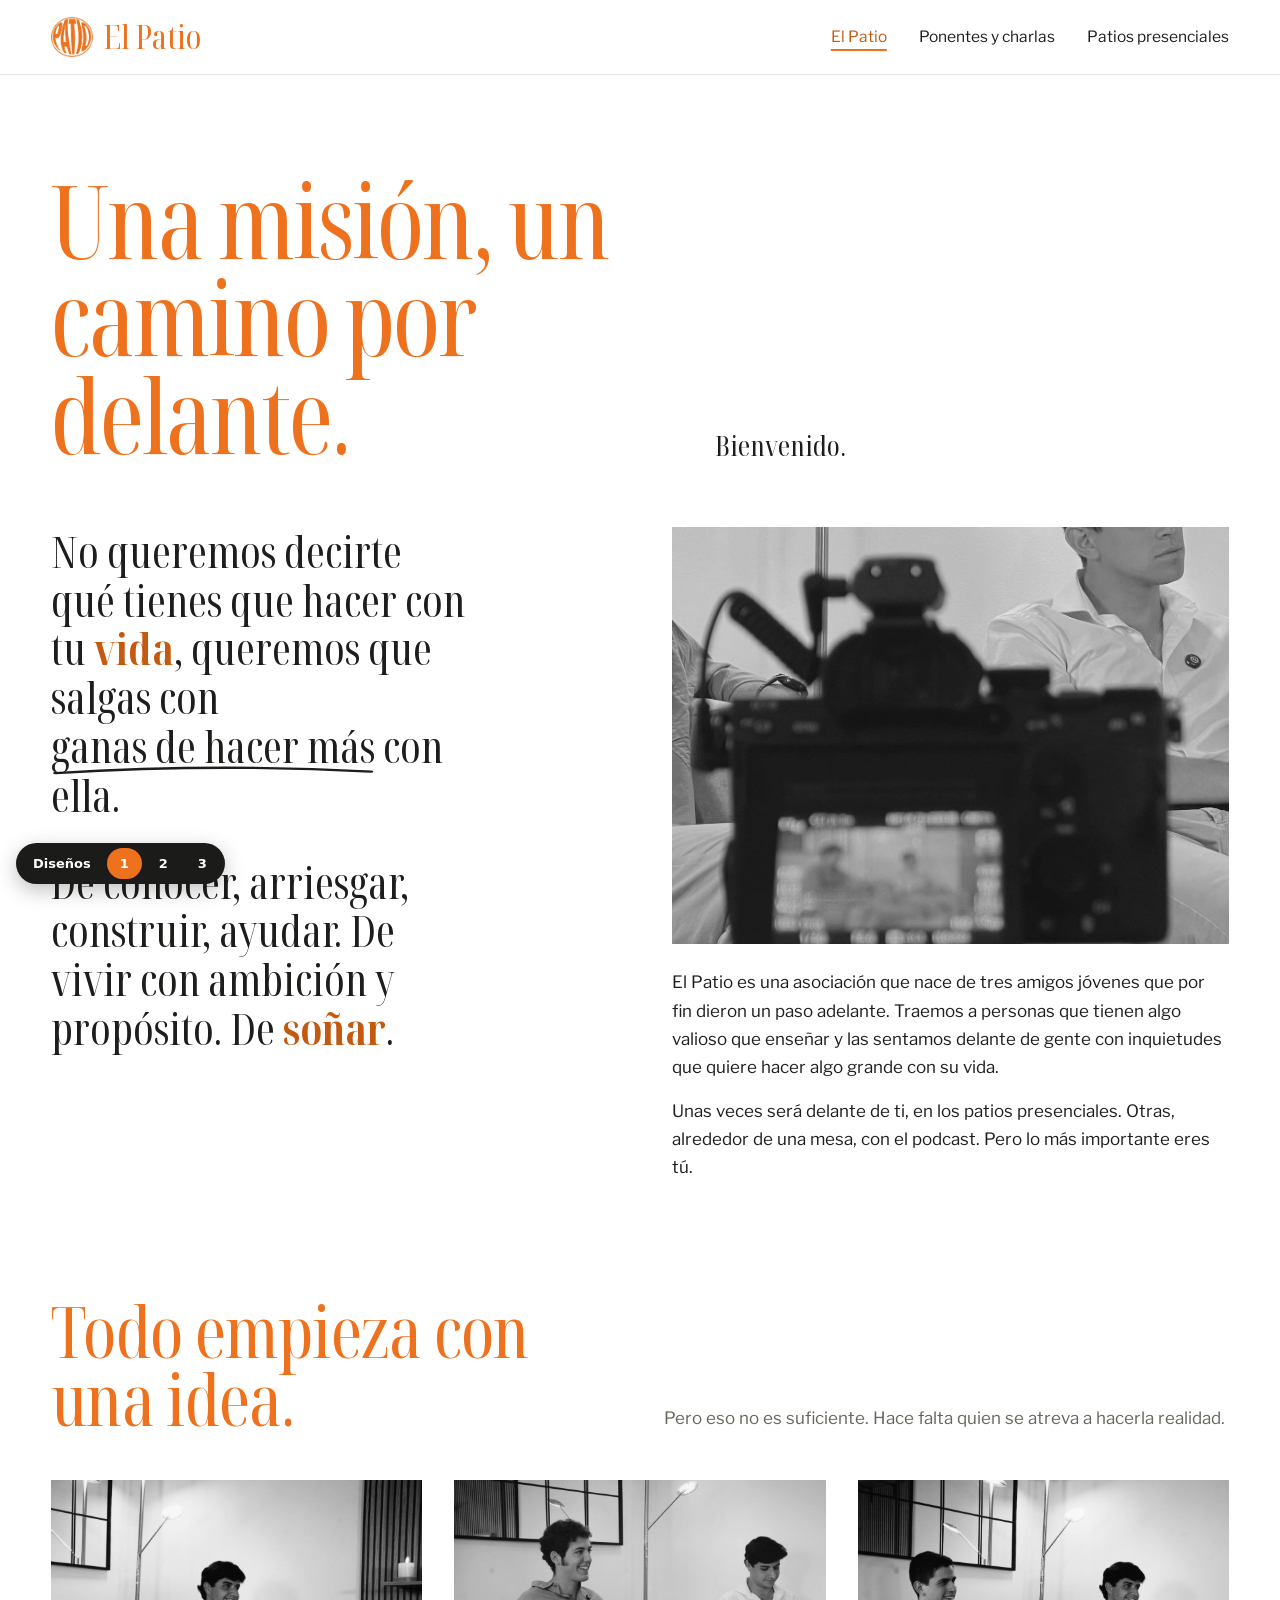
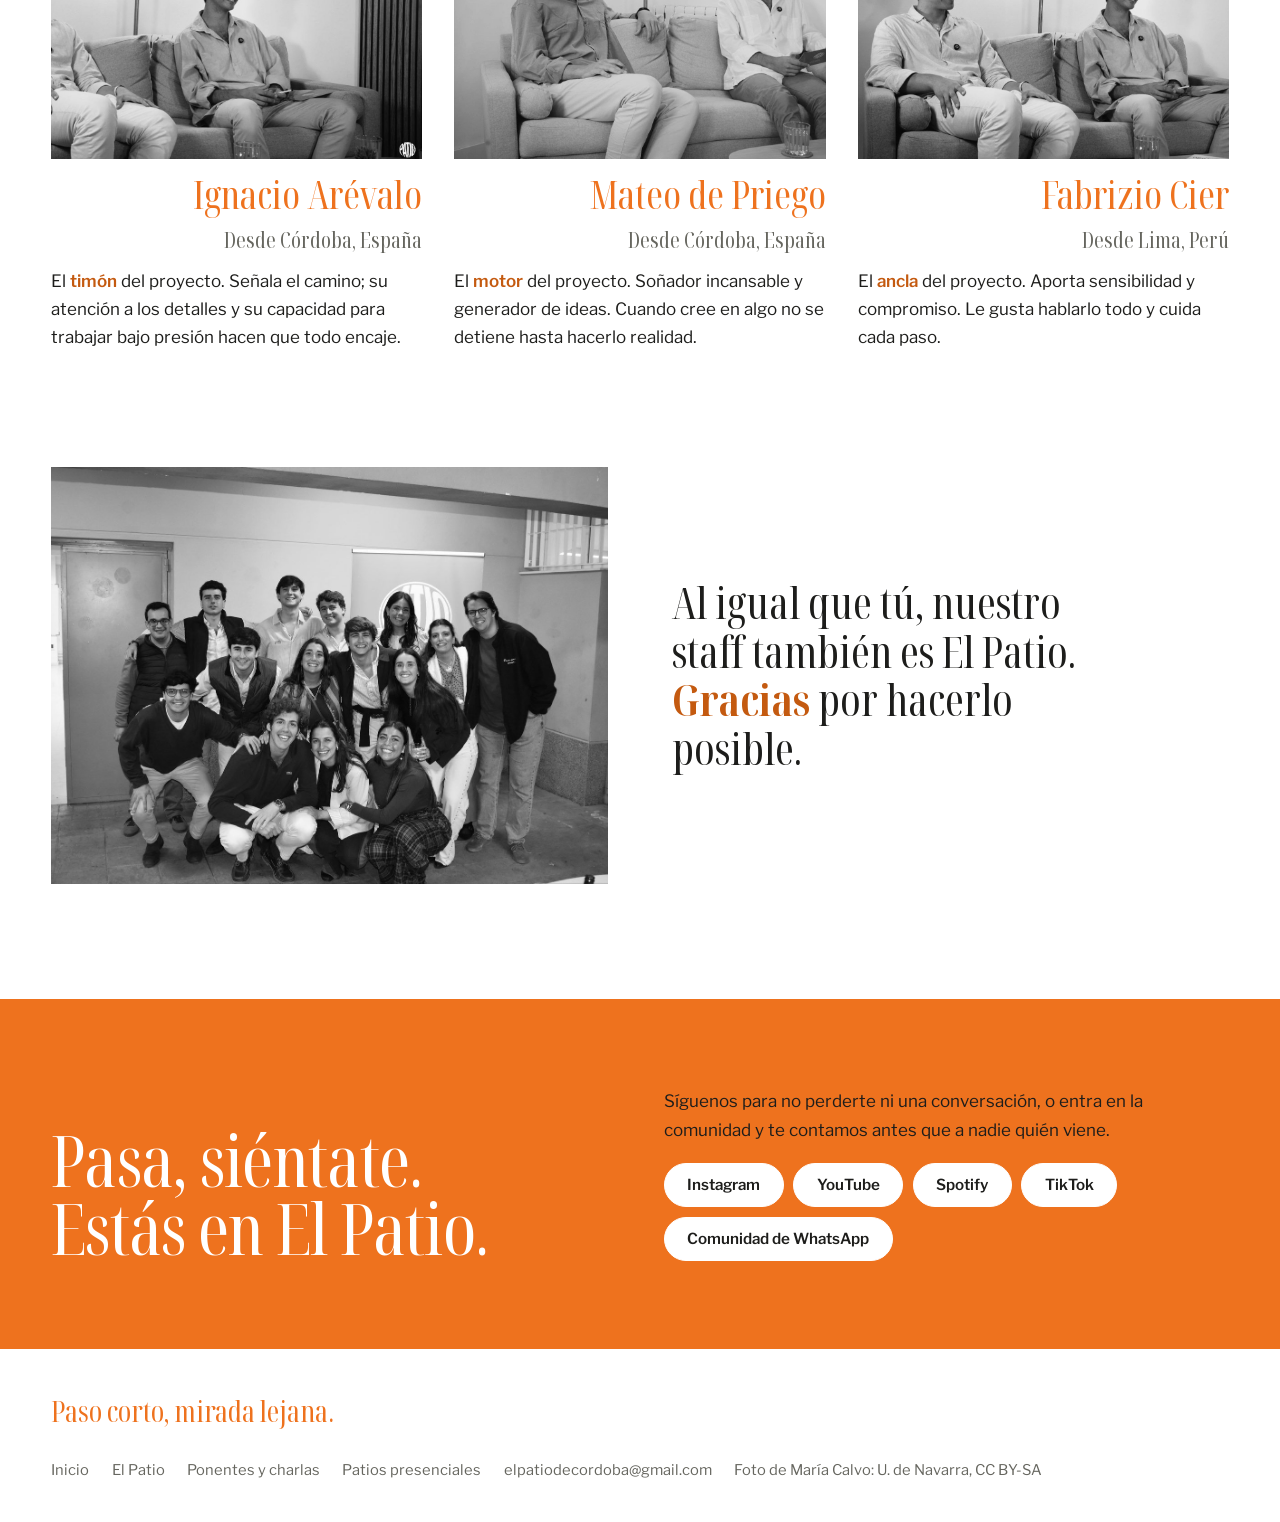
==== v1/el-patio.html @ 567695f0 "Web de El Patio: tres propuestas de diseño con selector Co-Authored-By: Claude Opus 5.5 (1M context)" ====
<!doctype html>
<html lang="es">
<head>
<meta charset="utf-8">
<meta name="viewport" content="width=device-width, initial-scale=1">
<title>El Patio · Quiénes somos</title>
<meta name="description" content="El Patio es una asociación que nace de tres amigos jóvenes de Córdoba: Ignacio Arévalo, Mateo de Priego y Fabrizio Cier.">
<link rel="icon" href="../img/logo.png">
<link rel="stylesheet" href="estilo.css">
</head>
<body>
<main>
<div class="titulo-pag"><div class="env">
  <h1>Una misión, un camino por delante.</h1>
  <p>Bienvenido.</p>
</div></div>

<section style="padding-top:0">
  <div class="env dos">
    <div>
      <p class="poema">No queremos decirte qué tienes que hacer con tu <b>vida</b>, queremos que salgas con <span class="trazo subraya">ganas de hacer más<svg viewBox="0 0 100 10" preserveAspectRatio="none" aria-hidden="true"><path d="M2 6c30-4 62-5 96-1" style="--l:110"/></svg></span> con ella.</p>
      <p class="poema">De conocer, arriesgar, construir, ayudar. De vivir con ambición y propósito. De <b>soñar</b>.</p>
    </div>
    <div>
      <img class="foto r43" src="../img/podcast-camara.jpg" alt="Grabación del podcast de El Patio" loading="lazy" style="filter:grayscale(1)">
      <p style="margin-top:1.5rem">El Patio es una asociación que nace de tres amigos jóvenes que por fin dieron un paso adelante. Traemos a personas que tienen algo valioso que enseñar y las sentamos delante de gente con inquietudes que quiere hacer algo grande con su vida.</p>
      <p style="margin-top:1rem">Unas veces será delante de ti, en los patios presenciales. Otras, alrededor de una mesa, con el podcast. Pero lo más importante eres tú.</p>
    </div>
  </div>
</section>

<section>
  <div class="env">
    <div class="intro"><h2>Todo empieza con una idea.</h2><p>Pero eso no es suficiente. Hace falta quien se atreva a hacerla realidad.</p></div>
    <div class="equipo">
      <article class="persona"><img src="../img/ignacio.jpg" alt="Ignacio Arévalo" loading="lazy"><h3>Ignacio Arévalo</h3><p class="desde">Desde Córdoba, España</p>
        <p>El <b>timón</b> del proyecto. Señala el camino; su atención a los detalles y su capacidad para trabajar bajo presión hacen que todo encaje.</p></article>
      <article class="persona"><img src="../img/mateo.jpg" alt="Mateo de Priego" loading="lazy"><h3>Mateo de Priego</h3><p class="desde">Desde Córdoba, España</p>
        <p>El <b>motor</b> del proyecto. Soñador incansable y generador de ideas. Cuando cree en algo no se detiene hasta hacerlo realidad.</p></article>
      <article class="persona"><img src="../img/fabrizio.jpg" alt="Fabrizio Cier" loading="lazy"><h3>Fabrizio Cier</h3><p class="desde">Desde Lima, Perú</p>
        <p>El <b>ancla</b> del proyecto. Aporta sensibilidad y compromiso. Le gusta hablarlo todo y cuida cada paso.</p></article>
    </div>
  </div>
</section>

<section>
  <div class="env dos centro">
    <img class="foto r43" src="../img/staff.jpg" alt="El staff de El Patio" loading="lazy" style="filter:grayscale(1)">
    <p class="poema">Al igual que tú, nuestro staff también es El Patio. <b>Gracias</b> por hacerlo posible.</p>
  </div>
</section>
</main>
<script src="../datos.js"></script>
<script src="../patio.js"></script>
<script src="sitio.js"></script>
<script src="../selector.js"></script>
</body>
</html>
---- v1/estilo.css ----
@import url("../fonts/fuente.css");
@import url("https://fonts.googleapis.com/css2?family=Libre+Franklin:wght@400;500;600&display=swap");
:root{
  --naranja:#EE721E;
  --naranja-texto:#C45A10; /* #EE721E no llega a 4.5:1 en texto pequeño sobre blanco */
  --naranja-oscuro:#C45A10;
  --tinta:#1D1D1B;
  --gris:#66665F;
  --linea:#E7E5E0;
  --suave:#FDF0E6;
  --serif:"Patio Serif","Noto Serif Display","Times New Roman",serif;
  --sans:"Libre Franklin",system-ui,sans-serif;
  --ancho:1360px;
}
*{box-sizing:border-box;margin:0;padding:0}
html{scroll-behavior:smooth}
body{background:#fff;color:var(--tinta);font:400 1.0625rem/1.65 var(--sans);-webkit-font-smoothing:antialiased}
img{display:block;max-width:100%;height:auto}
a{color:inherit}
:focus-visible{outline:2px solid var(--naranja);outline-offset:3px}
.env{max-width:var(--ancho);margin:0 auto;padding:0 clamp(16px,4vw,56px)}
h1,h2,h3,.serif{font-family:var(--serif);font-weight:400;line-height:.95;font-stretch:62.5%}
h1,h2{color:var(--naranja)}
h1{font-size:clamp(4rem,10vw,9rem);letter-spacing:-.02em}
h2{font-size:clamp(2.8rem,5.6vw,5rem);letter-spacing:-.01em}
h3{font-size:clamp(1.8rem,2.6vw,2.4rem)}
p{max-width:64ch}
.gris{color:var(--gris)}
section{padding:clamp(4rem,9vw,7.5rem) 0}
section + section{padding-top:0}
.foto{width:100%;object-fit:cover}
.r169{aspect-ratio:16/9}.r32{aspect-ratio:3/2}.r43{aspect-ratio:4/3}.r45{aspect-ratio:4/5}.r11{aspect-ratio:1}
.enlace{color:var(--naranja-texto);font-weight:600;text-underline-offset:4px}
.boton{display:inline-block;padding:.85rem 1.4rem;border-radius:999px;font:600 .95rem/1 var(--sans);text-decoration:none;border:1.5px solid var(--naranja);color:var(--naranja-texto)}
.boton:hover{background:var(--naranja);color:#fff}
.acciones{display:flex;gap:.7rem;flex-wrap:wrap;margin-top:1.6rem}

/* cabecera */
.cabecera{position:sticky;top:0;z-index:20;background:rgba(255,255,255,.95);backdrop-filter:blur(8px);border-bottom:1px solid var(--linea)}
.cabecera .env{display:flex;align-items:center;justify-content:space-between;height:74px;gap:2rem}
.marca{display:flex;align-items:center;gap:.7rem;text-decoration:none;font:400 2.1rem/1 var(--serif);color:var(--naranja);font-stretch:62.5%}
.marca img{width:42px}
.nav{display:flex;align-items:center;gap:2rem;list-style:none;font-size:.97rem}
.nav a{text-decoration:none}
.nav a:hover{color:var(--naranja-texto)}
.nav a[aria-current=page]{color:var(--naranja-texto);text-decoration:underline;text-decoration-color:var(--naranja);text-underline-offset:7px;text-decoration-thickness:1.5px}
.menu-btn{display:none;background:none;border:0;font:500 1rem var(--sans);cursor:pointer;padding:.5rem}

/* trazos a mano del manifiesto impreso: el único gesto decorativo */
.trazo{position:relative;display:inline-block;white-space:nowrap}
.trazo svg{position:absolute;pointer-events:none;overflow:visible;fill:none;stroke:var(--tinta);stroke-width:1.5;stroke-linecap:round}
.trazo.circulo svg{inset:-.3em -.4em -.25em -.35em;width:calc(100% + .75em);height:calc(100% + .55em)}
.trazo.subraya svg{left:-.05em;bottom:-.2em;width:calc(100% + .1em);height:.35em}
.trazo path{stroke-dasharray:var(--l,400);stroke-dashoffset:var(--l,400);animation:dibuja 1.1s .4s cubic-bezier(.6,.1,.3,1) forwards}
@keyframes dibuja{to{stroke-dashoffset:0}}
@media (prefers-reduced-motion:reduce){.trazo path{animation:none;stroke-dashoffset:0}}

/* portada */
.portada{padding-top:clamp(3rem,7vw,5.5rem)}
.portada .cols{display:grid;grid-template-columns:1fr 1fr;gap:clamp(2rem,5vw,5rem);align-items:end}
.portada h1{font-size:clamp(6rem,17vw,16rem);line-height:.8;letter-spacing:-.03em}
.portada .pre{font:400 1.35rem/1.2 var(--serif);color:var(--naranja-texto);margin-bottom:.4rem;font-stretch:62.5%}
.portada .lema{font:400 1.7rem/1.2 var(--serif);color:var(--gris);margin-top:1.2rem;font-stretch:62.5%}
.manifiesto{font:400 clamp(1.9rem,2.9vw,2.6rem)/1.15 var(--serif);text-align:right;justify-self:end;max-width:20ch;font-stretch:62.5%}
.manifiesto b{font-weight:700;color:var(--naranja-texto)}
.portada figure{margin-top:clamp(2.5rem,5vw,4rem)}
.portada figure img{aspect-ratio:21/9}
.pie-foto{font-size:.85rem;color:var(--gris);margin-top:.6rem}

/* titular de página interior */
.titulo-pag{padding:clamp(3.5rem,8vw,6rem) 0 clamp(2.5rem,5vw,4rem)}
.titulo-pag .env{display:grid;grid-template-columns:1.2fr 1fr;gap:3rem;align-items:end}
.titulo-pag h1{font-size:clamp(3.8rem,8vw,7.5rem)}
.titulo-pag p{font:400 clamp(1.5rem,2.2vw,1.9rem)/1.25 var(--serif);font-stretch:62.5%}

.intro{display:grid;grid-template-columns:1fr 1fr;gap:3rem;align-items:end;margin-bottom:3rem}
.intro p{color:var(--gris)}
.dos{display:grid;grid-template-columns:1fr 1fr;gap:clamp(2rem,5vw,5rem);align-items:start}
.dos.centro{align-items:center}

/* dos formas */
.forma h3{margin:1.3rem 0 .6rem;font-size:2.8rem;color:var(--naranja)}
.ritmo{font:400 1.5rem/1.2 var(--serif);color:var(--naranja-oscuro);margin-top:.9rem;font-stretch:62.5%}
.aviso{margin-top:1rem;padding-top:1rem;border-top:1px solid var(--linea);font-size:.95rem;color:var(--gris)}
.aviso b{color:var(--tinta);font-weight:600}

/* cifras como frase */
.cifras{background:var(--naranja);color:#fff;padding:clamp(3.5rem,7vw,5.5rem) 0}
.cifras p{font:400 clamp(2rem,3.6vw,3.2rem)/1.18 var(--serif);max-width:32ch;font-stretch:62.5%}
.cifras b{font-weight:700;color:var(--tinta)}

/* ponentes en portada */
.caras{list-style:none;display:grid;grid-template-columns:repeat(4,1fr);gap:1.8rem}
.caras a{text-decoration:none;display:block}
.caras img{aspect-ratio:4/5;object-fit:cover;width:100%}
.caras h3{margin-top:1rem;font-size:2rem}
.caras .gancho{font:400 1.35rem/1.15 var(--serif);color:var(--naranja-oscuro);margin-top:.35rem;font-stretch:62.5%}
.caras a:hover h3{color:var(--naranja)}

/* página de ponentes: cada ponente con su charla y sus fragmentos */
.escuchar{display:flex;gap:1.5rem 3rem;flex-wrap:wrap;align-items:center;padding:1.6rem 0;border-block:1px solid var(--linea)}
.escuchar p{color:var(--gris);font-size:.97rem}
.contador{display:flex;gap:5px}
.contador i{width:16px;height:16px;border-radius:50%;border:1.5px solid var(--naranja)}
.contador i.si{background:var(--naranja);border-color:var(--naranja)}
.ficha{display:grid;grid-template-columns:minmax(260px,5fr) 7fr;gap:clamp(2rem,5vw,5rem);padding:clamp(3.5rem,7vw,5.5rem) 0;border-bottom:1px solid var(--linea);scroll-margin-top:90px}
.ficha img{width:100%;aspect-ratio:4/5;object-fit:cover;position:sticky;top:100px}
.ficha .dato{font:400 1.35rem/1.2 var(--serif);color:var(--naranja-oscuro);font-stretch:62.5%}
.ficha h2{margin:.4rem 0 1rem}
.ficha .gancho{font:400 clamp(1.8rem,2.8vw,2.5rem)/1.1 var(--serif);margin:1.8rem 0;font-stretch:62.5%}
.ficha .gancho::before{content:"«"}.ficha .gancho::after{content:"»"}
.completa{display:flex;justify-content:space-between;align-items:center;gap:1.5rem;padding:1.4rem 1.6rem;background:var(--suave);text-decoration:none;margin-top:1.5rem}
.completa span{font-size:.9rem;color:var(--gris)}
.completa strong{display:block;font:400 1.9rem/1.05 var(--serif);color:var(--tinta);font-weight:400;font-stretch:62.5%}
.completa:hover strong{color:var(--naranja)}
.completa .play{flex:none;width:52px;height:52px;border-radius:50%;background:var(--naranja);display:grid;place-items:center}
.completa .play::after{content:"";border-left:14px solid #fff;border-block:9px solid transparent;margin-left:4px}
.fragmentos{list-style:none;margin-top:1.8rem}
.fragmentos h4{font:600 .9rem/1 var(--sans);color:var(--gris);margin-bottom:.5rem}
.fragmentos li a{display:flex;justify-content:space-between;gap:1.5rem;padding:.8rem 0;border-bottom:1px solid var(--linea);text-decoration:none}
.fragmentos li a:hover{color:var(--naranja-texto)}
.fragmentos li span{color:var(--gris);font-size:.9rem;white-space:nowrap}
.proximamente{padding:clamp(3rem,6vw,4.5rem) 0;display:grid;grid-template-columns:auto 1fr;gap:2.5rem;align-items:center}
.proximamente .n{font:400 clamp(6rem,12vw,10rem)/.8 var(--serif);color:var(--naranja);font-stretch:62.5%}
.proximamente h2{font-size:clamp(2.2rem,4vw,3.4rem)}

/* patios */
.pasos{list-style:none;counter-reset:paso;display:grid;grid-template-columns:repeat(4,1fr);gap:2rem;border-top:1.5px solid var(--tinta);padding-top:2rem}
.pasos li{counter-increment:paso}
.pasos li::before{content:counter(paso);display:block;font:400 3.2rem/1 var(--serif);color:var(--naranja);margin-bottom:.8rem;font-stretch:62.5%}
.pasos h3{font-size:2rem;margin-bottom:.4rem}
.pasos p{color:var(--gris);font-size:.96rem}
.galeria{display:grid;grid-template-columns:2fr 1fr 1fr;grid-auto-rows:280px;gap:12px}
.galeria img{width:100%;height:100%;object-fit:cover}
.galeria .alta{grid-row:span 2}
.historial{list-style:none;border-top:1.5px solid var(--tinta)}
.historial a{display:grid;grid-template-columns:6rem 1fr auto;gap:2rem;align-items:baseline;padding:1.3rem 0;border-bottom:1px solid var(--linea);text-decoration:none}
.historial .n{font:400 1.4rem/1 var(--serif);color:var(--naranja-oscuro);font-stretch:62.5%}
.historial strong{font:400 2.1rem/1 var(--serif);font-stretch:62.5%}
.historial em{font-style:normal;color:var(--gris);display:block;margin-top:.3rem}
.historial span{color:var(--gris);font-size:.93rem}
.historial a:hover strong{color:var(--naranja)}
.agenda{padding:2rem 2.2rem;border:1px dashed var(--naranja);display:flex;justify-content:space-between;align-items:center;gap:2rem;flex-wrap:wrap}
.agenda p{font:400 1.7rem/1.2 var(--serif);font-stretch:62.5%}

/* el patio */
.poema{font:400 clamp(2rem,3.4vw,3.1rem)/1.12 var(--serif);max-width:22ch;font-stretch:62.5%}
.poema b{font-weight:700;color:var(--naranja-texto)}
.poema + .poema{margin-top:2.4rem}
.equipo{display:grid;grid-template-columns:repeat(3,1fr);gap:2rem}
.persona img{aspect-ratio:4/3;object-fit:cover;object-position:30% 35%;width:100%;filter:grayscale(1)}
.persona h3{margin-top:1.1rem;text-align:right;font-size:2.4rem;color:var(--naranja)}
.persona .desde{font:400 1.35rem/1.2 var(--serif);color:var(--gris);text-align:right;font-stretch:62.5%}
.persona p{margin-top:.9rem}
.persona p b{color:var(--naranja-texto);font-weight:600}

/* comunidad y pie */
.comunidad{background:var(--naranja);color:var(--tinta);padding:clamp(3.5rem,7vw,5.5rem) 0}
.comunidad h2{color:#fff}
.comunidad .boton{border-color:#fff;color:var(--tinta);background:#fff}
.comunidad .boton:hover{background:var(--tinta);border-color:var(--tinta);color:#fff}
.comunidad .env{display:grid;grid-template-columns:1fr 1fr;gap:3rem;align-items:end}
.redes{display:flex;gap:.6rem;flex-wrap:wrap}
.pie{padding:3rem 0 2.5rem}
.pie .env{display:flex;justify-content:space-between;align-items:center;gap:2rem;flex-wrap:wrap;font-size:.92rem;color:var(--gris)}
.pie .lema{font:400 1.8rem/1 var(--serif);color:var(--naranja);font-stretch:62.5%}
.pie nav{display:flex;gap:1.4rem;flex-wrap:wrap}
.pie a{text-decoration:none}
.pie a:hover{color:var(--naranja-texto)}

@media (max-width:980px){
  .nav{display:none;position:absolute;top:74px;left:0;right:0;flex-direction:column;align-items:stretch;gap:0;background:#fff;border-bottom:1px solid var(--linea);padding:.5rem clamp(16px,4vw,56px) 1.2rem}
  .nav.abierta{display:flex}
  .nav a{display:block;padding:.75rem 0}
  .menu-btn{display:block}
  .portada .cols,.titulo-pag .env,.dos,.intro,.ficha,.comunidad h2{color:#fff}
.comunidad .boton{border-color:#fff;color:var(--tinta);background:#fff}
.comunidad .boton:hover{background:var(--tinta);border-color:var(--tinta);color:#fff}
.comunidad .env{grid-template-columns:1fr}
  .manifiesto{text-align:left;justify-self:start}
  .caras,.pasos{grid-template-columns:1fr 1fr}
  .equipo{grid-template-columns:1fr}
  .ficha img{position:static;aspect-ratio:3/2}
  .galeria{grid-template-columns:1fr 1fr;grid-auto-rows:180px}
  .historial a{grid-template-columns:3.5rem 1fr}
  .historial span{grid-column:2}
  .proximamente{grid-template-columns:1fr}
}
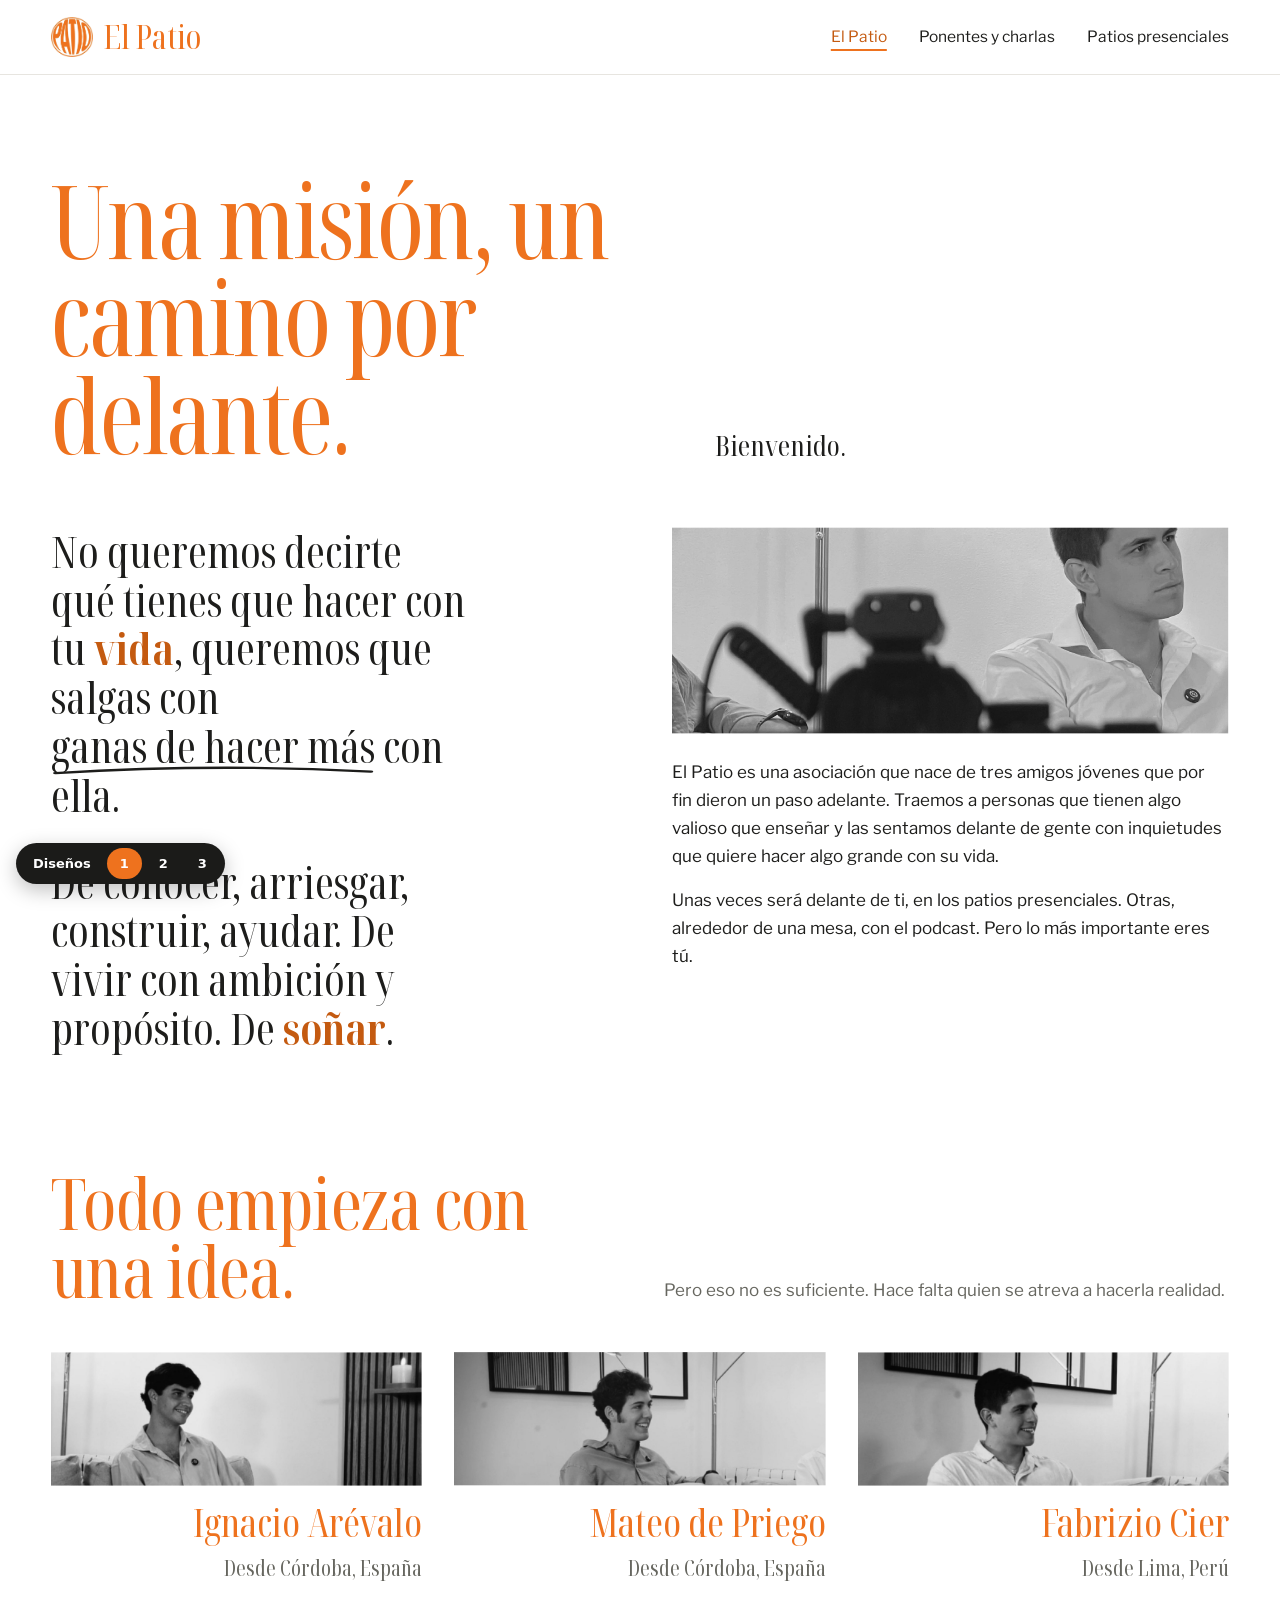
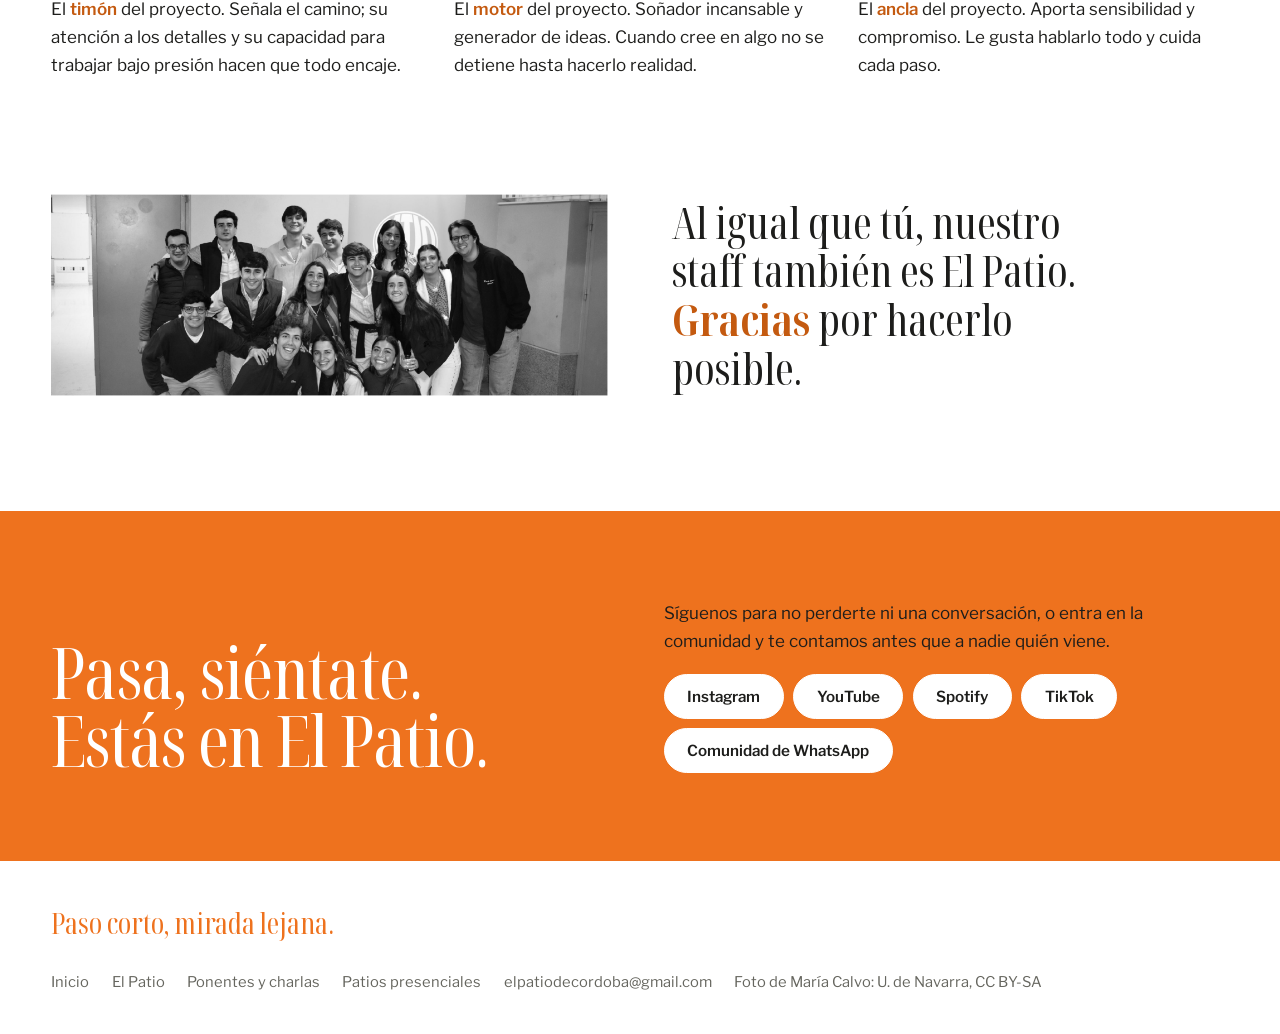
==== commit 09bdc5c5: "Fotos del PDF recortadas como en el diseño original Co-Authored-By: Claude Opus 5.5 (1M context) <no" ====
--- a/v1/el-patio.html
+++ b/v1/el-patio.html
@@ -22,7 +22,7 @@
       <p class="poema">De conocer, arriesgar, construir, ayudar. De vivir con ambición y propósito. De <b>soñar</b>.</p>
     </div>
     <div>
-      <img class="foto r43" src="../img/podcast-camara.jpg" alt="Grabación del podcast de El Patio" loading="lazy" style="filter:grayscale(1)">
+      <img class="foto" src="../img/podcast-camara.jpg" alt="Grabación del podcast de El Patio" loading="lazy" style="filter:grayscale(1)">
       <p style="margin-top:1.5rem">El Patio es una asociación que nace de tres amigos jóvenes que por fin dieron un paso adelante. Traemos a personas que tienen algo valioso que enseñar y las sentamos delante de gente con inquietudes que quiere hacer algo grande con su vida.</p>
       <p style="margin-top:1rem">Unas veces será delante de ti, en los patios presenciales. Otras, alrededor de una mesa, con el podcast. Pero lo más importante eres tú.</p>
     </div>
@@ -45,7 +45,7 @@
 
 <section>
   <div class="env dos centro">
-    <img class="foto r43" src="../img/staff.jpg" alt="El staff de El Patio" loading="lazy" style="filter:grayscale(1)">
+    <img class="foto" src="../img/staff.jpg" alt="El staff de El Patio" loading="lazy" style="filter:grayscale(1)">
     <p class="poema">Al igual que tú, nuestro staff también es El Patio. <b>Gracias</b> por hacerlo posible.</p>
   </div>
 </section>
--- a/v1/estilo.css
+++ b/v1/estilo.css
@@ -148,7 +148,7 @@
 .poema b{font-weight:700;color:var(--naranja-texto)}
 .poema + .poema{margin-top:2.4rem}
 .equipo{display:grid;grid-template-columns:repeat(3,1fr);gap:2rem}
-.persona img{aspect-ratio:4/3;object-fit:cover;object-position:30% 35%;width:100%;filter:grayscale(1)}
+.persona img{width:100%;filter:grayscale(1)}
 .persona h3{margin-top:1.1rem;text-align:right;font-size:2.4rem;color:var(--naranja)}
 .persona .desde{font:400 1.35rem/1.2 var(--serif);color:var(--gris);text-align:right;font-stretch:62.5%}
 .persona p{margin-top:.9rem}
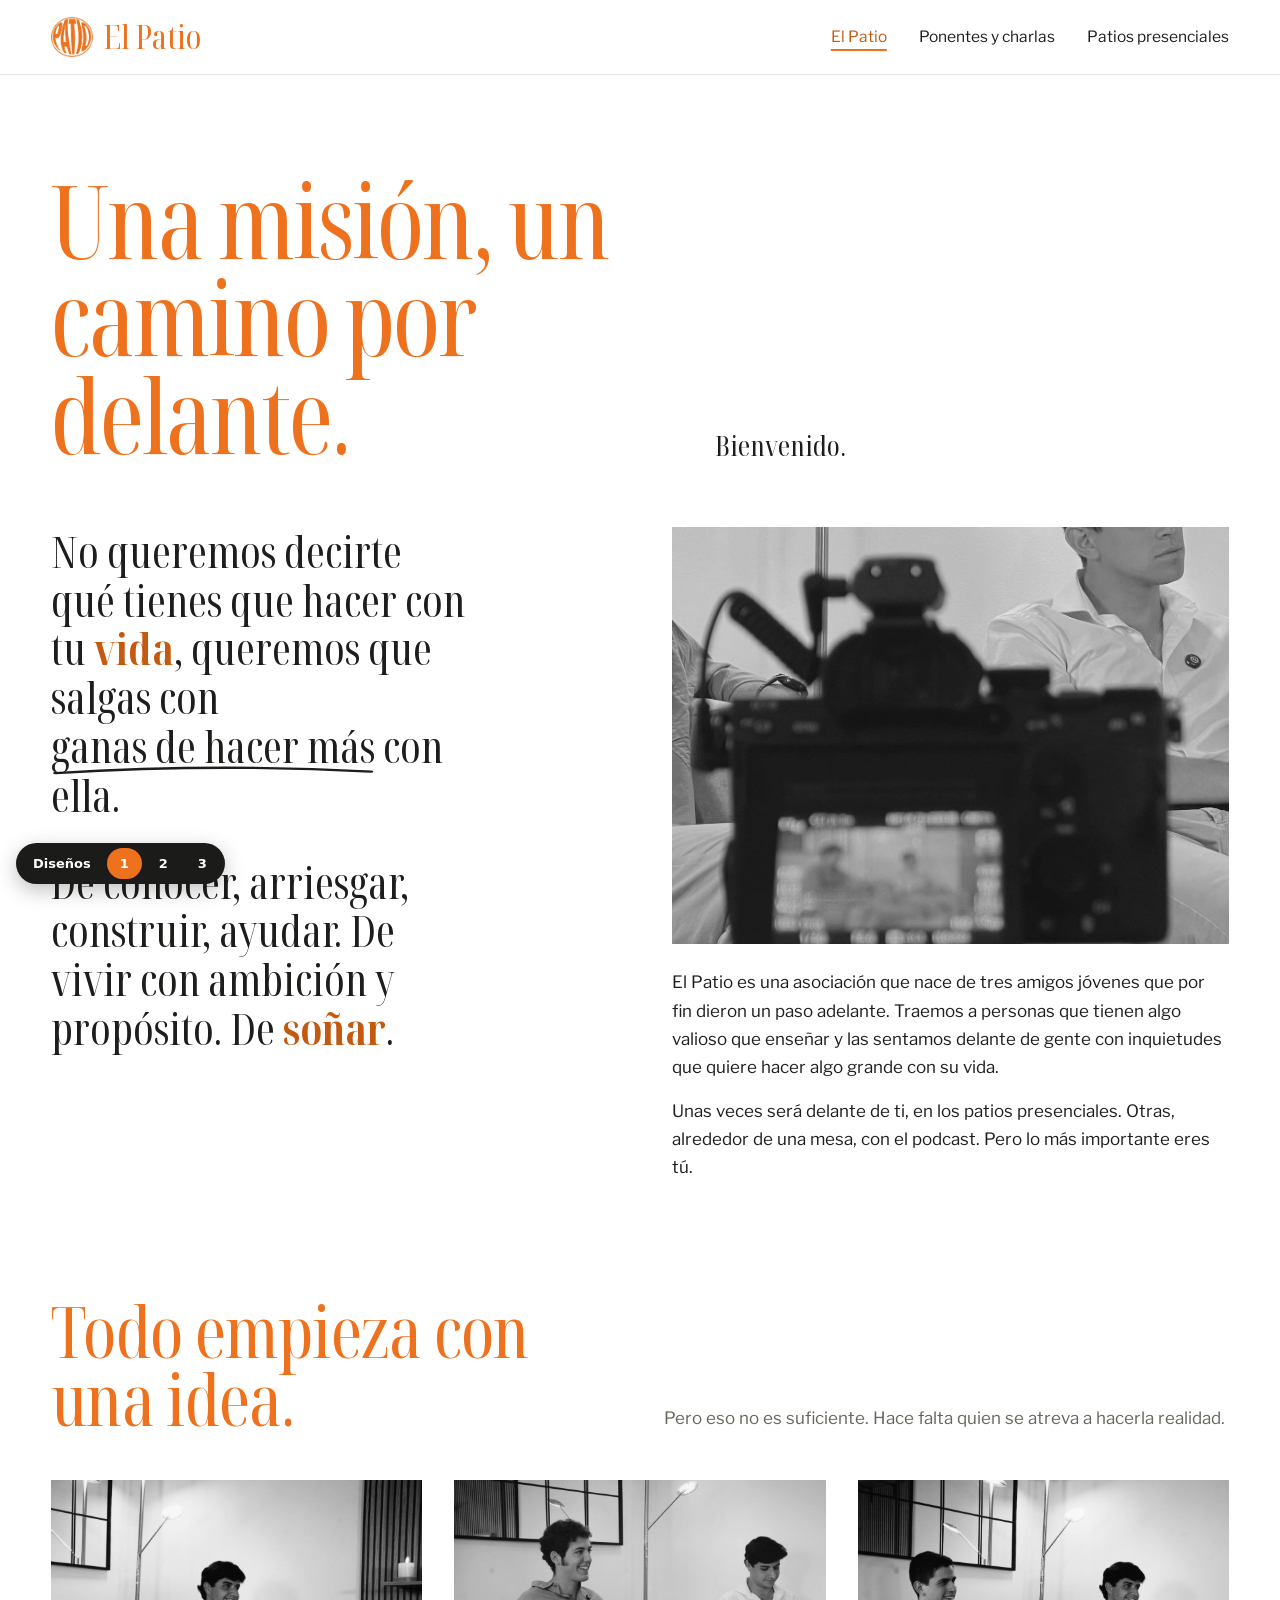
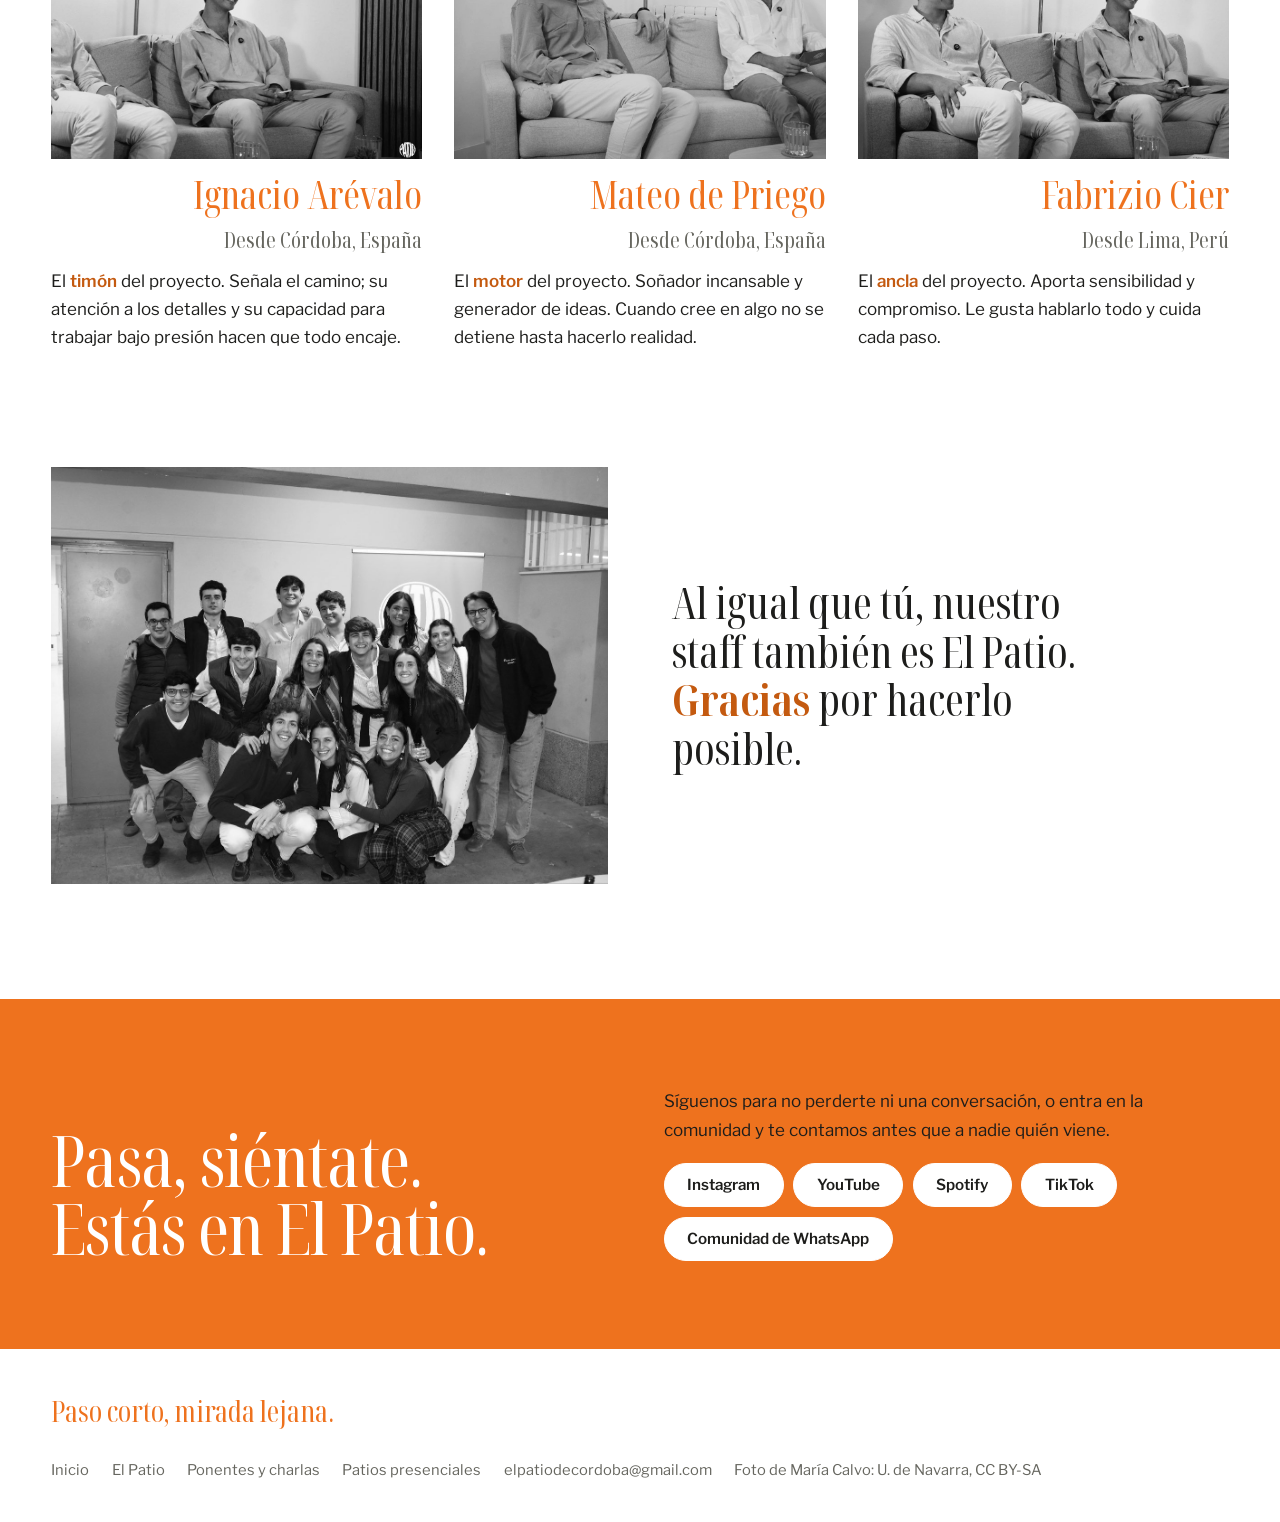
==== commit 5c4dae13: "Vuelven las fotos completas del PDF Revierte 09bdc5c.  Co-Authored-By: Claude Opus 5.5 (1M context) " ====
--- a/v1/el-patio.html
+++ b/v1/el-patio.html
@@ -22,7 +22,7 @@
       <p class="poema">De conocer, arriesgar, construir, ayudar. De vivir con ambición y propósito. De <b>soñar</b>.</p>
     </div>
     <div>
-      <img class="foto" src="../img/podcast-camara.jpg" alt="Grabación del podcast de El Patio" loading="lazy" style="filter:grayscale(1)">
+      <img class="foto r43" src="../img/podcast-camara.jpg" alt="Grabación del podcast de El Patio" loading="lazy" style="filter:grayscale(1)">
       <p style="margin-top:1.5rem">El Patio es una asociación que nace de tres amigos jóvenes que por fin dieron un paso adelante. Traemos a personas que tienen algo valioso que enseñar y las sentamos delante de gente con inquietudes que quiere hacer algo grande con su vida.</p>
       <p style="margin-top:1rem">Unas veces será delante de ti, en los patios presenciales. Otras, alrededor de una mesa, con el podcast. Pero lo más importante eres tú.</p>
     </div>
@@ -45,7 +45,7 @@
 
 <section>
   <div class="env dos centro">
-    <img class="foto" src="../img/staff.jpg" alt="El staff de El Patio" loading="lazy" style="filter:grayscale(1)">
+    <img class="foto r43" src="../img/staff.jpg" alt="El staff de El Patio" loading="lazy" style="filter:grayscale(1)">
     <p class="poema">Al igual que tú, nuestro staff también es El Patio. <b>Gracias</b> por hacerlo posible.</p>
   </div>
 </section>
--- a/v1/estilo.css
+++ b/v1/estilo.css
@@ -148,7 +148,7 @@
 .poema b{font-weight:700;color:var(--naranja-texto)}
 .poema + .poema{margin-top:2.4rem}
 .equipo{display:grid;grid-template-columns:repeat(3,1fr);gap:2rem}
-.persona img{width:100%;filter:grayscale(1)}
+.persona img{aspect-ratio:4/3;object-fit:cover;object-position:30% 35%;width:100%;filter:grayscale(1)}
 .persona h3{margin-top:1.1rem;text-align:right;font-size:2.4rem;color:var(--naranja)}
 .persona .desde{font:400 1.35rem/1.2 var(--serif);color:var(--gris);text-align:right;font-stretch:62.5%}
 .persona p{margin-top:.9rem}
